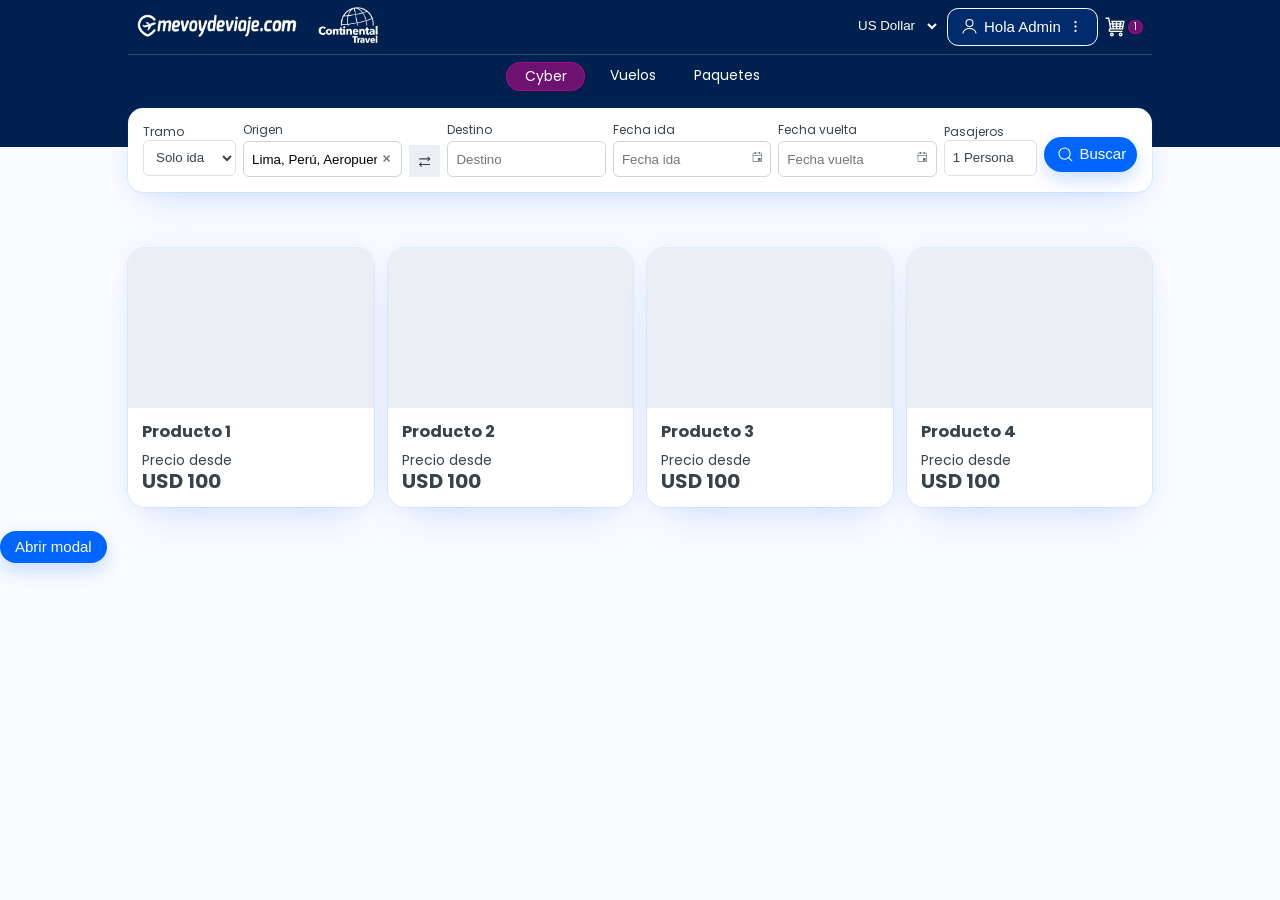
==== index.html @ 88bfd3ac "proyect basic" ====
<!DOCTYPE html>
<html lang="en">
<head>
    <meta charset="UTF-8">
    <meta name="viewport" content="width=device-width, initial-scale=1.0">
    <title>Mevoydeviaje.com</title>
    <link rel="stylesheet" href="css/styles.css">
</head>
<body class="page-index icons-svg text-3.5">
    <script src="pages/shared/IconSVG.js"></script>
    <script src="pages/shared/_header.js"></script>
    <main class="w-responsive py-7">
        <script src="pages/shared/_formSearch.js"></script>

        <section class="section-products">
            <div class="product-grid mt-40">
                <div class="item-grid grid cl-2 lg:cl-4 gap-4">
                    <div class="item-box w-full flex-c border-r-5 card-product">
                        <div class="bg-default w-full h-40 border-r-5-5-0-0"></div>
                        <div class="content-item bg-white p-4 flex-c gap-3 border-r-0-0-5-5">
                            <h3>Producto 1</h4>
                            <div class="flex-c">
                                <span>Precio desde</span>
                                <span class="price text-5 font-bold">USD 100</span>
                            </div>
                        </div>
                    </div>
                    <div class="item-box w-full flex-c border-r-5 card-product">
                        <div class="bg-default w-full h-40 border-r-5-5-0-0"></div>
                        <div class="content-item bg-white p-4 flex-c gap-3 border-r-0-0-5-5">
                            <h3>Producto 2</h3>
                            <div class="flex-c">
                                <span>Precio desde</span>
                                <span class="price text-5 font-bold">USD 100</span>
                            </div>
                        </div>
                    </div>
                    <div class="item-box w-full flex-c border-r-5 card-product">
                        <div class="bg-default w-full h-40 border-r-5-5-0-0"></div>
                        <div class="content-item bg-white p-4 flex-c gap-3 border-r-0-0-5-5">
                            <h3>Producto 3</h4>
                            <div class="flex-c">
                                <span>Precio desde</span>
                                <span class="price text-5 font-bold">USD 100</span>
                            </div>
                        </div>
                    </div>
                    <div class="item-box w-full flex-c border-r-5 card-product">
                        <div class="bg-default w-full h-40 border-r-5-5-0-0"></div>
                        <div class="content-item bg-white p-4 flex-c gap-3 border-r-0-0-5-5">
                            <h3>Producto 4</h4>
                            <div class="flex-c">
                                <span>Precio desde</span>
                                <span class="price text-5 font-bold">USD 100</span>
                            </div>
                        </div>
                    </div>
                </div>
            </div>
        </section>
    </main>
    <footer>

    </footer>

    <!-- Modal de ejemplo: copiar este bloque .modal y cambiar el id para reutilizarlo -->
    <button type="button" class="btn btn-primary" data-toggle="modal" data-target="#demoModal">Abrir modal</button>
    <div class="modal" id="demoModal">
        <div class="modal-dialog">
            <div class="modal-content">
                <div class="header-modal">
                    <h3>Titulo del modal</h3>
                    <button type="button" class="modal-close" data-dismiss="modal">
                        <svg class="bs-icon"><use xlink:href="#i-x"></use></svg>
                    </button>
                </div>
                <div class="body-modal">
                    <p>Contenido del modal.</p>
                </div>
                <div class="footer-modal">
                    <button type="button" class="btn btn-default-outline" data-dismiss="modal">Cancelar</button>
                    <button type="button" class="btn btn-primary" data-dismiss="modal">Aceptar</button>
                </div>
            </div>
        </div>
    </div>

    <script src="js/scriptCss.js"></script>
    <script src="js/destinations-data.js"></script>
    <script src="js/script.js"></script>
</body>
</html>
---- css/styles.css ----
/*********** CSS RESET **********/
:root {
  --bg-header: #f9fbfff5;
  --bg-body: #F9FBFF;
  --box-form: 0 25px 40px -18px #0066ff26, 0 0 0 1px #0066ff14, 0 -2px 20px 1px #0066ff10;
  --border-header: 1px solid #0066ff1f;
  --bg-default: #eceef5;
  --box-btn-primary: 0 8px 18px #0066ff33;
  --box-btn-primary-hover: 0 15px 25px #0066ff40;
  --primary: #0066ff;
  --primary-hover: #0052cc;
  --primary-hover-2: #00204f;
  --primary-hover-3: #00193f;
  --primary-hover-4: #00132f;

  --primary-50: #ebf7ff;
  --primary-100: #d1ebff;
  --primary-200: #aedeff;
  --primary-300: #76cbff;
  --primary-400: #35adff;
  --primary-500: #078aff;
  --primary-600: #0075ff;
  --primary-700: #0068ff;
  --primary-800: #0052d7;
  --primary-900: #003f9b;
  --primary-950: #062a65;

  --primary-50-trans: #003e9b15;
  --primary-100-trans: #003e9b2f;
  --primary-200-trans: #003e9b44;
  --primary-300-trans: #003e9b5f;
  --primary-400-trans: #003e9b7c;
  --primary-500-trans: #003e9b93;
  --primary-600-trans: #003e9baf;
  --primary-700-trans: #003e9bc8;
  --primary-800-trans: #003e9be1;

  --white-10\%: #ffffff15;
  --white-20\%: #ffffff2f;
  --white-30\%: #ffffff44;
  --white-40\%: #ffffff5f;
  --white-50\%: #ffffff7c;
  --white-60\%: #ffffff93;
  --white-70\%: #ffffffaf;
  --white-80\%: #ffffffc8;
  --white-90\%: #ffffffe1;

  --scale-50: #fafafa;
  --scale-100: #f3f4f6;
  --scale-200: #e2e5e9;
  --scale-300: #d1d5db;
  --scale-400: #9aa4b1;
  --scale-500: #6a7481;
  --scale-600: #4b5562;
  --scale-700: #3a424b;
  --scale-800: #25282c;
  --scale-900: #1a1e23;
  --scale-950: #070a0d;

  --scale-10\%: #070a0d1c;
  --scale-20\%: #070a0d2c;
  --scale-30\%: #070a0d49;
  --scale-40\%: #070a0d5f;
  --scale-50\%: #070a0d79;
  --scale-60\%: #070a0d8e;
  --scale-70\%: #070a0daa;
  --scale-80\%: #070a0dc3;
  --scale-90\%: #070a0ddc;

  --pink-50: #fff0f8;
  --pink-100: #ffe3f9;
  --pink-200: #ffc6f3;
  --pink-300: #ff98f8;
  --pink: #fd009e;
  --pink-hover: #97005b;
  --pink-50\%: #fd009e6e;
  --pink-60\%: #fd009c8a;
  --pink-80: #fd009ebd;

  --green-50: #ecfdf5;
  --green-100: #d1fae4;
  --green-200: #a8f2ce;
  --green-300: #6fe6b4;
  --green: #07a26e;

  --cyan-50: #f1f8fe;
  --cyan-100: #e1f0fd;
  --cyan-200: #bde1fa;
  --cyan-300: #82c9f7;
  --cyan-400: #4ab2f1;
  --cyan-500: #1794e0;
  --cyan: #1794e0;
  --cyan-hover: #0a75bf;

  --orange-50: #fef7ee;
	--orange-100: #fcedd8;
	--orange-200: #f9d7af;
	--orange-300: #f4ba7d;
	--orange: #ed8937;
	--orange-hover: #ea7625;

  --red-50: #fef2f2;
  --red-100: #fee2e2;
  --red-200: #ffc9c9;
  --red-300: #fda4a4;
  --red: #d92020;
  --red-hover: #9b1919;

  --violet-50: #f5f3ff;
  --violet-100: #ede9fe;
  --violet-200: #ddd6fe;
  --violet-300: #c4b5fd;
  --violet: #7c3aed;
  --violet-hover: #6d28d9;

  /* Texto */
  --c-text: #3a424b;

	--font-exo: "Exo 2", sans-serif;
  --font-poppins: 'Poppins', sans-serif;

}

@font-face {
  font-family: 'Poppins';
  src: url('../fonts/Poppins-Bold.ttf') format('truetype');
  font-weight: bold;
  font-display: swap;
}
@font-face {
  font-family: 'Poppins';
  src: url('../fonts/Poppins-Light.ttf') format('truetype');
  font-weight: 300;
  font-display: swap;
}
@font-face {
  font-family: 'Poppins';
  src: url('../fonts/Poppins-Regular.ttf') format('truetype');
  font-weight: normal;
  font-display: swap;
}
@font-face {
  font-family: 'Poppins';
  src: url('../fonts/Poppins-Medium.ttf') format('truetype');
  font-weight: 500;
  font-display: swap;
}
@font-face {
  font-family: 'Poppins';
  src: url('../fonts/Poppins-MediumItalic.ttf') format('truetype');
  font-weight: normal;
  font-style: italic;
  font-display: swap;
}
@font-face {
  font-family: 'Poppins';
  src: url('../fonts/Poppins-SemiBoldItalic.ttf') format('truetype');
  font-weight: 600;
  font-style: italic;
  font-display: swap;
}
@font-face {
  font-family: 'Poppins';
  src: url('../fonts/Poppins-BoldItalic.ttf') format('truetype');
  font-weight: bold;
  font-style: italic;
  font-display: swap;
}
* {
  margin: 0;
  padding: 0;
  text-decoration: none;
  line-height: 1.2;
}

*,
*:before,
*:after {
  -webkit-box-sizing: border-box;
  -moz-box-sizing: border-box;
  box-sizing: border-box;
}

html {
  scroll-behavior: smooth;
  margin: 0;
  -webkit-text-size-adjust: none;
}
body {
  font-family: var(--font-poppins);
  background: var(--bg-body);
  color: var(--c-text);
}
ul, li, a{
    text-decoration: none;
    list-style: none;
}

/* Utilidades base reforzadas en CSS estatico: scriptCss.js genera estas mismas
   clases en runtime (leyendo el DOM), pero al correr al final del <body> deja
   una fraccion de segundo sin layout (flex/grid) antes de inyectar su <style>,
   causando un parpadeo de contenido descuadrado. Repetir aqui el subset de
   clases "de valor fijo" (sin variantes numericas) elimina ese parpadeo en el
   primer pintado. Si cambias alguno de estos valores en scriptCss.js
   (CONFIG.valoresEspeciales), actualiza tambien aqui para que no diverjan. */
.flex { display: flex; }
.flex-r { display: flex; flex-direction: row; }
.flex-c { display: flex; flex-direction: column; }
.flex-r-revert { display: flex; flex-direction: row-reverse; }
.flex-c-revert { display: flex; flex-direction: column-reverse; }
.grid { display: grid; }
.block { display: block; }
.inline { display: inline; }
.inline-block { display: inline-block; }
.hidden, .hide { display: none; }

.wrap { flex-wrap: wrap; }
.nowrap { flex-wrap: nowrap; }
.wrap-revert { flex-wrap: wrap-reverse; }

.jc-c { justify-content: center; }
.jc-b { justify-content: space-between; }
.jc-a { justify-content: space-around; }
.jc-e { justify-content: space-evenly; }
.jc-l { justify-content: flex-start; }
.jc-r { justify-content: flex-end; }

.ai-c { align-items: center; }
.ai-l { align-items: flex-start; }
.ai-r { align-items: flex-end; }
.ai-s { align-items: stretch; }

.as-c { align-self: center; }
.as-l { align-self: flex-start; }
.as-r { align-self: flex-end; }
.as-s { align-self: stretch; }

.relative { position: relative; }
.absolute { position: absolute; }
.fixed { position: fixed; }
.static { position: static; }
.sticky { position: sticky; }

.w-full { width: 100%; }
.w-auto { width: auto; }
.w-screen { width: 100vw; }
.w-min { width: min-content; }
.w-max { width: max-content; }
.w-fit { width: fit-content; }

.h-full { height: 100%; }
.h-auto { height: auto; }
.h-screen { height: 100vh; }
.h-min { height: min-content; }
.h-max { height: max-content; }
.h-fit { height: fit-content; }

/* icons SVG */
.icons-svg {
  /*font-size: 1.5em;*/
  stroke-width: 7%;
  /*max-width: 47rem;*/
}
.bs-icon {
  display: inline-block;
  fill: none;
  margin: 0.2em;
  font-size: 1em;
  width: 1em;
  height: 1em;
  stroke: currentColor;
  stroke-width: inherit;
  stroke-linecap: inherit;
  stroke-linejoin: inherit;
  overflow: visible;
  box-sizing: initial;
}

.bs-logos {
  display: inline-block;
  font-size: 1em;
  width: 1em;
  height: 1em;
  stroke: currentColor;
  stroke-width: inherit;
  stroke-linecap: inherit;
  stroke-linejoin: inherit;
  overflow: visible;
}

/* Botones */
.btn, .btn-i {
    border: 0;
    padding: 7px 15px;
    font-size: 15px;
    border-radius: 30px;
    transition: all .3s ease;
    text-decoration: none;
    cursor: pointer;
}
.btn-default {
    background-color: var(--bg-default);
    color: var(--c-text);
    transition: all .3s ease;
    &:hover {
        background-color: var(--scale-200);
    }
}
.btn-default-outline, .btn-default-outline-2{
    color: var(--scale-500);
    border: var(--border-header);
    background: var(--scale-100);
    &:hover {
        background-color: var(--scale-200);
    }
}
.btn-primary, .btn-blue {
    background-color: var(--primary);
    color: #fff;
    box-shadow: var(--box-btn-primary);
    transform: translateY(0);
    transition: all .3s ease;
    &:hover {
        background: var(--primary-hover);
        transform: translateY(-2px);
        box-shadow: var(--box-btn-primary-hover);
        transition: all .3s ease;
    }
}
.btn-outline{
    border: 1px solid var(--scale-300);
    color: var(--c-text);
    background: transparent;
    font-size: 14px;
}
.outline-cyber{
    border-color: var(--red);
    background: var(--red-50);
    color: var(--red);
}

.badge{
    display: inline-block;
    padding: 0.25em 0.5em;
    font-size: 12px;
    border-radius: 6px;
}
.badge-pink {
    background: var(--pink-100);
    color: var(--pink);
}
.badge-blue {
    background: var(--primary-100);
    color: var(--primary);
}

.c-white{color: #fff;}
.c-default{color: var(--c-text);}
.c-scale-300{color: var(--scale-300);}
.c-scale-400{color: var(--scale-400);}
.c-scale-500{color: var(--scale-500);}
.c-primary, .c-blue{color: var(--primary);}
.a-cyber {
    border-radius: 20px;
    background: var(--pink-50\%) !important;
    border: 1px solid var(--pink-50\%) !important;
}

.bg-default{background: var(--bg-default);}
.bg-white{background: #fff;}

.line-horizontal{
    width: 100%;
    height: 1px;
    background: var(--scale-200);
}
.line-horizontal-header{
    width: 100%;
    height: 1px;
    background: var(--white-20\%);
}
.line-vertical{}

input[type="text"], input[type="email"], input[type="tel"], input[type="password"], input[type="date"], textarea, select {
    height: 36px;
    padding: 8px;
    vertical-align: middle;
    direction: ltr;
    border: 1px solid var(--scale-300);
}
.input-date, .input-text {
    width: 100%;
    height: 36px;
    padding: 8px;
    box-sizing: border-box;
    background: #fff;
    color: var(--c-text);
    border: 1px solid #e0e0e0;
    border-radius: 6px;
    text-align: left;
}
.input-date {
    position: relative;
    border: 0;
    padding: 0;
    height: auto;
    background: transparent;
}

.flight-input-wrapper {
    position: relative;
    display: flex;
    flex-direction: column;
    gap: 4px;
    flex: 1;
    min-width: 0;
}

/* Buscador de Origen/Destino */
.airport-dropdown {
    display: none;
    position: absolute;
    top: calc(100% + 0.5rem);
    left: 0;
    right: 0;
    background: #fff;
    border-radius: 12px;
    box-shadow: var(--box-form);
    z-index: 25;
    max-height: 320px;
    overflow-y: auto;
    padding: 0.5rem 0;
}
.airport-dropdown.active {
    display: block;
}
.airport-group-header {
    padding: 8px 14px 4px;
    font-size: 12px;
    color: var(--scale-500);
    font-weight: 600;
}
.airport-item {
    display: flex;
    align-items: center;
    gap: 8px;
    padding: 8px 14px;
    cursor: pointer;
    font-size: 14px;
}
.airport-item:hover {
    background: var(--primary-50);
}
.airport-item .bs-icon {
    color: var(--scale-400);
    flex-shrink: 0;
}
.airport-item-name {
    flex: 1;
    min-width: 0;
}
.airport-item-code {
    color: var(--scale-400);
    font-size: 12px;
}
.airport-dropdown mark {
    background: none;
    color: var(--pink);
    font-weight: 600;
}
.page-index .content-nav{
    padding-bottom: 3.5rem;
}
.flight-search-container {
    background: #fff;
    border-radius: 15px;
    padding: 15px;
    box-shadow: var(--box-form);
}
@media (min-width: 1024px) {
    .flight-search-container {
        position: absolute;
    }
}
.page-air-search .flight-search-container{position: relative;}
.page-air-search .btn-search{
    filter: opacity(0.5);
    &:hover{
        filter: opacity(1);
    }
}

.menu__link.active, .user-account-link {
    background: var(--primary-300-trans);
    color: white;
    border-color: white;
}
.k-input {
    position: relative;
    display: flex;
    align-items: center;
    gap: 4px;
    width: 100%;
    height: 36px;
    padding: 0 8px;
    background: #fff;
    border: 1px solid var(--scale-300);
    border-radius: 6px;
}
.k-input .k-input-inner {
    flex: 1;
    min-width: 0;
    height: 100%;
    border: 0;
    padding: 0;
    background: transparent;
    outline: none;
}
.k-clear-value,
.k-input-button {
    display: flex;
    align-items: center;
    justify-content: center;
    flex-shrink: 0;
    border: 0;
    background: none;
    padding: 0;
    cursor: pointer;
    color: var(--scale-500);
}
.k-hidden {
    display: none !important;
}
.k-svg-icon .bs-icon {
    fill: currentColor;
    stroke: none;
    margin: 0;
    width: 0.8em;
    height: 0.8em;
}


/* FLOATS (dropdowns tipo modal, ej. selector de pasajeros) */
.btn-float {
    cursor: pointer;
    text-align: left;
}
.content-float {
    position: absolute;
    top: calc(100% + 0.5rem);
    left: 0;
    background: #fff;
    border-radius: 12px;
    box-shadow: var(--box-form);
    padding: 1rem;
    z-index: 20;
    opacity: 0;
    visibility: hidden;
    transform: translateY(-8px);
    transition: opacity .15s ease, transform .15s ease, visibility .15s;
}
.content-float.active {
    opacity: 1;
    visibility: visible;
    transform: translateY(0);
}

/* Calendario (solo visual, sin logica de fechas real) */
.calendar-float {
    min-width: 280px;
}
.calendar-header {
    margin-bottom: 0.75rem;
}
.calendar-nav {
    display: flex;
    align-items: center;
    justify-content: center;
    border: 0;
    background: none;
    padding: 4px;
    color: var(--scale-500);
    cursor: pointer;
}
.calendar-title {
    font-weight: 600;
    text-transform: capitalize;
}
.calendar-weekdays,
.calendar-days {
    display: grid;
    grid-template-columns: repeat(7, 1fr);
}
.calendar-weekdays span {
    text-align: center;
    font-size: 12px;
    color: var(--scale-400);
    padding-bottom: 8px;
}
.calendar-day {
    display: flex;
    flex-direction: column;
    align-items: center;
    justify-content: center;
    aspect-ratio: 1;
    border-radius: 5px;
    font-size: 14px;
    color: var(--c-text);
    line-height: 1;
}
.calendar-day:not(.is-empty) {
    cursor: pointer;
}
.calendar-day:not(.is-empty):not(.is-selected):hover {
    background: var(--primary-50);
}
.calendar-day.is-today {
    font-weight: 700;
}
.calendar-day.is-outside {
    color: var(--scale-300);
}
.calendar-day.is-selected {
    background: var(--primary);
    color: #fff;
}
.calendar-day.is-selected small,
.calendar-day.is-reference small {
    font-size: 10px;
    font-weight: 500;
}
.calendar-day.is-reference {
    background: var(--primary-50);
    color: var(--primary);
}
.calendar-day.is-in-range {
    background: var(--scale-100);
    border-radius: 0;
}
.calendar-footer {
    margin-top: 0.75rem;
    padding-top: 0.75rem;
    border-top: 1px solid var(--scale-100);
    text-align: center;
    font-size: 13px;
    color: var(--orange);
}

/* HEADER */
.bg-header {
    background: var(--primary-hover-2);
}
.btn-moneda{
    background: transparent;
    color: white;
    border: none;
    option{
        color: var(--c-text);
    }
}

.page-index .form-search{
    margin-top: -4rem;
}
.page-air-search .content-form{
    display: flex !important;
    flex-direction: column !important;
    .flight-inputs-container{
        width: 100% !important;
        display: flex !important;
        flex-direction: column !important;
    }
}
.page-air-search .btn-return{display: none;}

/* Resultados de vuelos + preloader tipo skeleton (casillas grises con shimmer) */
.results-list {
    display: flex;
    flex-direction: column;
    gap: 0.75rem;
}
.flight-result-card {
    background: #fff;
    border-radius: 12px;
    box-shadow: var(--box-form);
    padding: 1rem;
}
.airline-logo {
    width: 35px;
    height: 35px;
    border-radius: 50%;
    padding: 4px;
    background: var(--scale-100);
    color: var(--scale-500);
    flex-shrink: 0;
}
.skeleton {
    background: linear-gradient(90deg, var(--scale-100) 25%, var(--scale-200) 37%, var(--scale-100) 63%);
    background-size: 400% 100%;
    animation: skeleton-loading 1.4s ease infinite;
    border-radius: 6px;
}
/* Utilidad para el patron "skeleton -> contenido real": oculta el contenedor sin
   importar que otras clases de layout tenga (flex-c, lg:grid, etc.), ya que esas
   utilidades se auto-generan sin !important y a veces le ganan a .hidden por orden
   de aparicion en la hoja de estilos. Aplicala a CUALQUIER contenedor que quieras
   mostrar/ocultar como parte de una carga; quitarla por JS revela su display normal. */
.skeleton-hidden {
    display: none !important;
}
@keyframes skeleton-loading {
    0% { background-position: 100% 50%; }
    100% { background-position: 0 50%; }
}
.skeleton-circle {
    width: 48px;
    height: 48px;
    border-radius: 50%;
    flex-shrink: 0;
}
.skeleton-line {
    height: 12px;
}
.skeleton-line-lg {
    width: 60%;
}
.skeleton-line-sm {
    width: 35%;
}
.skeleton-line-price {
    width: 60px;
    height: 20px;
    flex-shrink: 0;
}
.skeleton-title {
    width: 220px;
    height: 24px;
}
.skeleton-block {
    width: 100%;
    height: 130px;
}

/* Filtros tipo acordeon (Escalas, Equipaje, Precio, Aerolineas, Horario) */
.section-header {
    cursor: pointer;
}
.section-header .toggle-icon {
    transition: transform 0.25s ease;
}
.section-header.is-collapsed .toggle-icon {
    transform: rotate(-90deg);
}
[id$="-collapse"] {
    overflow: hidden;
    max-height: 600px;
    transition: opacity 0.2s ease;
}
[id$="-collapse"].is-collapsed {
    max-height: 0;
    opacity: 0;
}

/* Listas tipo horarios (ej. .list-itinerario): muestra solo los primeros 2 items,
   el boton .btn-toggle-more agrega .is-expanded al contenedor para revelar el resto */
.list-toggle-2 > *:nth-child(n + 3) {
    display: none;
}
.list-toggle-2.is-expanded > *:nth-child(n + 3) {
    display: flex;
}
.btn-toggle-more .toggle-icon {
    transition: transform 0.25s ease;
}
.btn-toggle-more.is-expanded .toggle-icon {
    transform: rotate(45deg);
}

/* Revelado incremental de resultados (#results-content, ver script.js): las tarjetas
   mas alla del primer lote quedan ocultas hasta que el scroll llega al sentinel.
   !important por la misma razon que .skeleton-hidden: las tarjetas tienen clases de
   layout (flex-c, flex-r) que scriptCss.js inyecta despues y ganarian el empate de
   especificidad por orden de aparicion */
.is-hidden-batch {
    display: none !important;
}
.results-sentinel {
    height: 1px;
}
.i-logos{
    width: 30px;
}
/* Timeline de itinerario (detalle de vuelo con escalas, ver modales de Itinerario Ida/Vuelta):
   .itinerary-stop = punto (salida/llegada), .itinerary-connector = tramo entre puntos
   (vuelo o escala), cada uno con su columna .itinerary-marker con el punto/linea vertical */
.itinerary-stop {
    display: flex;
    gap: 0.75rem;
}
.itinerary-marker {
    width: 10px;
    flex-shrink: 0;
    display: flex;
    flex-direction: column;
    align-items: center;
    justify-content: center;
    padding-top: 6px;
}
.itinerary-dot {
    width: 10px;
    height: 10px;
    border-radius: 50%;
    background: var(--primary);
    flex-shrink: 0;
}
.itinerary-connector {
    display: flex;
    gap: 0.75rem;
}
.itinerary-connector .itinerary-marker {
    padding-top: 0;
}
.line-vertical-itinerary {
    width: 2px;
    min-height: 40px;
    background: var(--scale-200);
}
.itinerary-connector-body {
    flex: 1;
    padding: 0.5rem 0;
}

.card-product {
    height: 100%;
    background: #fff;
    border-radius: 15px;
    box-shadow: var(--box-form);
    transform: translateY(0);
    transition: all .3s ease;
    position: relative;
}

.content-actions{
    a{
        filter: opacity(0.7);
        &:hover{
            filter: opacity(1);
            cursor: pointer;
        }
    }
    a.active{
        filter: opacity(1);
        background: var(--primary-50);
        color: var(--primary);
        border: 1px solid var(--primary);
    }
}

/* Tabs simples (ej. "Añadir maletas" separado por tramo Ida/Vuelta, ver [data-tab-target]
   en script.js): resalta el boton .btn-outline del tramo activo */
.tabs-luggage a.active {
    background: var(--primary-50);
    color: var(--primary);
    border: 1px solid var(--primary);
}

/* MODAL (tipo Bootstrap: overlay + dialog centrado, con header-modal/body-modal/footer-modal).
   Se abre con data-toggle="modal" data-target="#id" y se cierra con data-dismiss="modal",
   click en el backdrop o tecla Escape. Ver window.openModal/closeModal en script.js */
body.modal-open {
    overflow: hidden;
}
.modal-backdrop {
    position: fixed;
    inset: 0;
    background: var(--scale-90\%);
    z-index: 1040;
    opacity: 0;
    visibility: hidden;
    transition: opacity .15s ease, visibility .15s;
}
.modal-backdrop.show {
    opacity: 1;
    visibility: visible;
}
.modal {
    position: fixed;
    inset: 0;
    z-index: 1050;
    display: flex;
    align-items: center;
    justify-content: center;
    padding: 1rem;
    overflow-y: auto;
    opacity: 0;
    visibility: hidden;
    transition: opacity .15s ease, visibility .15s;
}
.modal.show {
    opacity: 1;
    visibility: visible;
}
.modal-dialog {
    width: 100%;
    max-width: 500px;
    margin: auto;
    transform: translateY(-30px);
    transition: transform .2s ease;
}
.modal.show .modal-dialog {
    transform: translateY(0);
}
.modal-dialog.modal-sm {
    max-width: 320px;
}
.modal-dialog.modal-lg {
    max-width: 700px;
}
.modal-dialog.modal-xl {
    max-width: 1000px;
}
.modal-content {
    background: #fff;
    border-radius: 15px;
    box-shadow: var(--box-form);
    overflow: hidden;
}
.header-modal {
    display: flex;
    align-items: center;
    justify-content: space-between;
    gap: 1rem;
    padding: 1.25rem 1.5rem;
    border-bottom: var(--border-header);
}
.header-modal h1,
.header-modal h2,
.header-modal h3,
.header-modal h4 {
    margin: 0;
}
.body-modal {
    padding: 1.5rem;
    max-height: 65vh;
    overflow-y: auto;
}
.footer-modal {
    display: flex;
    align-items: center;
    justify-content: flex-end;
    gap: 0.75rem;
    padding: 1.25rem 1.5rem;
    border-top: var(--border-header);
}
.modal-close {
    display: inline-flex;
    align-items: center;
    justify-content: center;
    border: 0;
    background: none;
    padding: 4px;
    color: var(--scale-500);
    cursor: pointer;
    line-height: 0;
}
.modal-close:hover {
    color: var(--scale-800);
}
.modal-close .bs-icon {
    width: 1.2em;
    height: 1.2em;
}

/* Modales tipo sidebar (.modal-sidebar, ej. #modalFiltros y #modalBusqueda):
   en escritorio (>=1024px) son la misma sidebar de siempre (sin comportamiento
   de modal), en movil (<=1023px) se vuelven un bottom sheet que se activa
   desde los botones de .content-actions-mobile */
.modal-drag-handle {
    display: none;
}
@media (min-width: 1024px) {
    .modal-sidebar {
        position: static;
        opacity: 1;
        visibility: visible;
        display: block;
        padding: 0;
        z-index: auto;
        overflow: visible;
    }
    .modal-sidebar .modal-dialog {
        max-width: none;
        margin: 0;
        transform: none;
        transition: none;
    }
    .modal-sidebar .modal-content {
        background: none;
        border-radius: 0;
        box-shadow: none;
        overflow: visible;
    }
    .modal-sidebar .header-modal,
    .modal-sidebar .footer-modal {
        display: none;
    }
    .modal-sidebar .body-modal {
        padding: 0;
        max-height: none;
        overflow: visible;
    }
}
@media (max-width: 1023px) {
    .modal-sidebar {
        align-items: flex-end;
        padding: 0;
    }
    .modal-sidebar .modal-dialog {
        max-width: none;
        margin: 0;
        transform: translateY(100%);
    }
    /* Especificidad ID+2 clases: gana sobre la regla de arriba (ID+1 clase)
       para que el slide-up hacia translateY(0) si funcione al abrir */
    .modal-sidebar.show .modal-dialog {
        transform: translateY(0);
    }
    .modal-sidebar .modal-content {
        width: 100%;
        max-height: 85vh;
        border-radius: 20px 20px 0 0;
        display: flex;
        flex-direction: column;
    }
    .modal-sidebar .modal-drag-handle {
        display: block;
        width: 40px;
        height: 4px;
        flex-shrink: 0;
        margin: 10px auto 0;
        border-radius: 999px;
        background: var(--scale-300);
    }
    .modal-sidebar .body-modal {
        flex: 1;
        max-height: none;
    }
    .modal-sidebar .footer-modal {
        justify-content: stretch;
    }
}
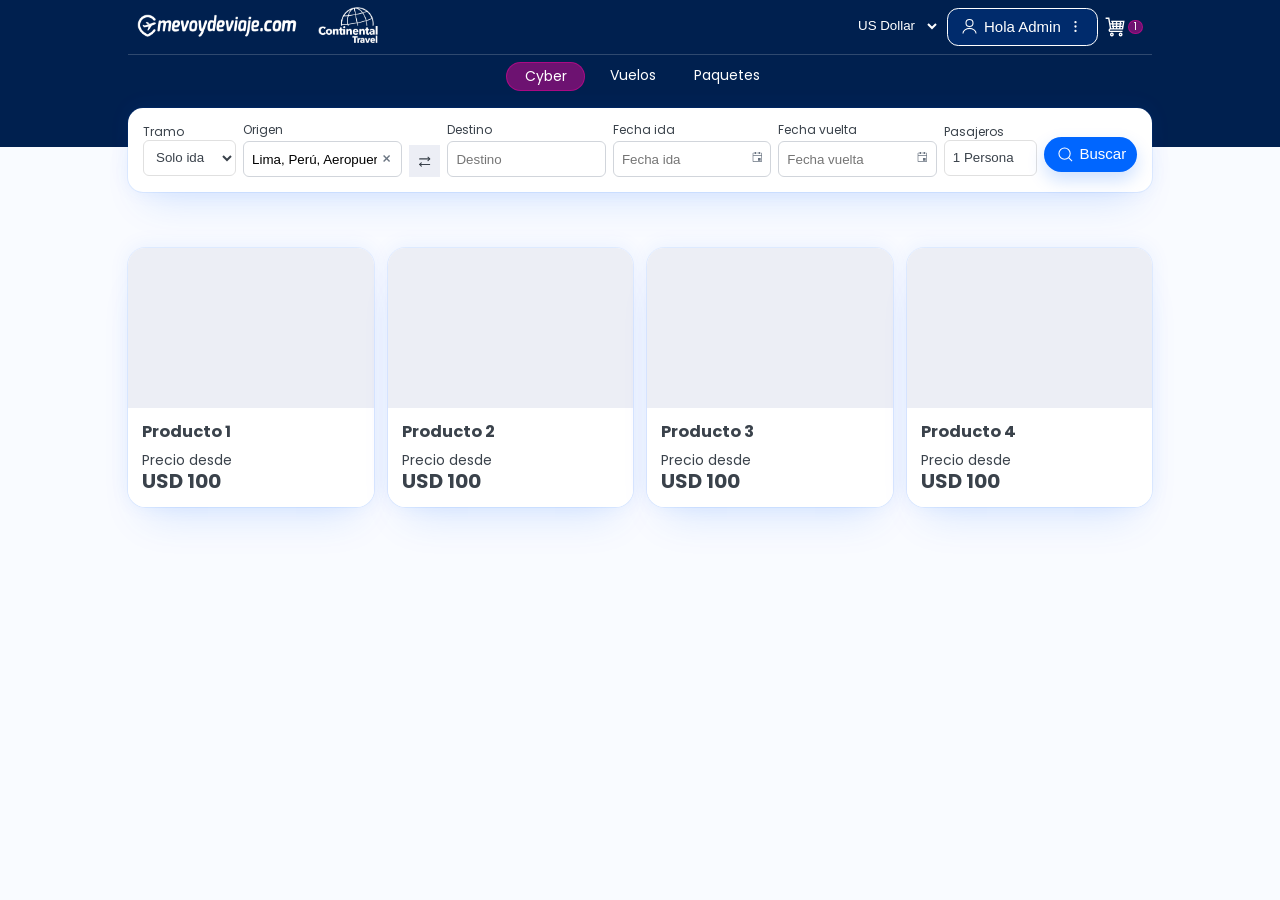
==== commit d42edbb2: "AD ajustes tarifas, ajustes general" ====
--- a/index.html
+++ b/index.html
@@ -63,28 +63,6 @@
 
     </footer>
 
-    <!-- Modal de ejemplo: copiar este bloque .modal y cambiar el id para reutilizarlo -->
-    <button type="button" class="btn btn-primary" data-toggle="modal" data-target="#demoModal">Abrir modal</button>
-    <div class="modal" id="demoModal">
-        <div class="modal-dialog">
-            <div class="modal-content">
-                <div class="header-modal">
-                    <h3>Titulo del modal</h3>
-                    <button type="button" class="modal-close" data-dismiss="modal">
-                        <svg class="bs-icon"><use xlink:href="#i-x"></use></svg>
-                    </button>
-                </div>
-                <div class="body-modal">
-                    <p>Contenido del modal.</p>
-                </div>
-                <div class="footer-modal">
-                    <button type="button" class="btn btn-default-outline" data-dismiss="modal">Cancelar</button>
-                    <button type="button" class="btn btn-primary" data-dismiss="modal">Aceptar</button>
-                </div>
-            </div>
-        </div>
-    </div>
-
     <script src="js/scriptCss.js"></script>
     <script src="js/destinations-data.js"></script>
     <script src="js/script.js"></script>
--- a/css/styles.css
+++ b/css/styles.css
@@ -196,13 +196,6 @@
     list-style: none;
 }
 
-/* Utilidades base reforzadas en CSS estatico: scriptCss.js genera estas mismas
-   clases en runtime (leyendo el DOM), pero al correr al final del <body> deja
-   una fraccion de segundo sin layout (flex/grid) antes de inyectar su <style>,
-   causando un parpadeo de contenido descuadrado. Repetir aqui el subset de
-   clases "de valor fijo" (sin variantes numericas) elimina ese parpadeo en el
-   primer pintado. Si cambias alguno de estos valores en scriptCss.js
-   (CONFIG.valoresEspeciales), actualiza tambien aqui para que no diverjan. */
 .flex { display: flex; }
 .flex-r { display: flex; flex-direction: row; }
 .flex-c { display: flex; flex-direction: column; }
@@ -247,6 +240,8 @@
 .w-min { width: min-content; }
 .w-max { width: max-content; }
 .w-fit { width: fit-content; }
+.max-w-15 {max-width: 3.75rem;}
+.max-w-40 {max-width: 10rem;}
 
 .h-full { height: 100%; }
 .h-auto { height: auto; }
@@ -430,6 +425,9 @@
     max-height: 320px;
     overflow-y: auto;
     padding: 0.5rem 0;
+    @media (min-width:1024px){
+        min-width: 300px;
+    }
 }
 .airport-dropdown.active {
     display: block;
@@ -700,6 +698,11 @@
     animation: skeleton-loading 1.4s ease infinite;
     border-radius: 6px;
 }
+.results-list .flight-result-card .badge-blue{display: none;}
+.results-list .flight-result-card:nth-of-type(1) {
+    border: 2px solid var(--primary);
+    .badge-blue{display: flex !important;}
+}
 /* Utilidad para el patron "skeleton -> contenido real": oculta el contenedor sin
    importar que otras clases de layout tenga (flex-c, lg:grid, etc.), ya que esas
    utilidades se auto-generan sin !important y a veces le ganan a .hidden por orden
@@ -854,6 +857,23 @@
         color: var(--primary);
         border: 1px solid var(--primary);
     }
+}
+
+/* Botones mobile (Filtros/Tabla precios/Curvas precios): si entre todos superan el
+   ancho de pantalla, se vuelven un carousel de scroll horizontal (touch) en vez de
+   partirse en varias lineas; overflow-x:auto no hace nada si ya entran en una linea */
+.content-actions-mobile {
+    overflow-x: auto;
+    scroll-snap-type: x proximity;
+    scrollbar-width: none;
+    -webkit-overflow-scrolling: touch;
+}
+.content-actions-mobile::-webkit-scrollbar {
+    display: none;
+}
+.content-actions-mobile > * {
+    flex-shrink: 0;
+    scroll-snap-align: start;
 }
 
 /* Tabs simples (ej. "Añadir maletas" separado por tramo Ida/Vuelta, ver [data-tab-target]
@@ -1048,4 +1068,172 @@
     .modal-sidebar .footer-modal {
         justify-content: stretch;
     }
+}
+
+/* Tarjetas de tarifa (#modalAddLuggage: Basic/Light/Standard). Una tarjeta por
+   nivel de tarifa, con su indicador de equipaje incluido (reutiliza el mismo
+   patron .c-blue / .c-scale-300 de los iconos de maleta en las tarjetas de
+   vuelo) y una lista de beneficios/penalidades */
+.fare-card {
+    border: 2px solid var(--scale-300);
+    border-radius: 12px;
+    overflow: hidden;
+    display: flex;
+    flex-direction: column;
+}
+.fare-card.is-selected {
+    border-color: var(--primary);
+}
+.fare-card-header {
+    background: var(--scale-100);
+    padding: 1rem;
+    text-align: center;
+    border-bottom: 1px solid var(--scale-200);
+}
+.fare-card-body {
+    padding: 1.25rem;
+    display: flex;
+    flex-direction: column;
+    gap: 1rem;
+    flex: 1;
+}
+.fare-select-btn {
+    display: block;
+    width: 100%;
+    border: 1px solid var(--primary);
+    color: var(--primary);
+    background: transparent;
+    border-radius: 999px;
+    padding: 0.6em 1em;
+    font-weight: 600;
+    cursor: pointer;
+    transition: background .2s ease;
+}
+.fare-select-btn:hover {
+    background: var(--primary-50);
+}
+.fare-selected-indicator {
+    display: none;
+    align-items: center;
+    justify-content: center;
+    gap: 0.5rem;
+    color: var(--primary);
+    font-weight: 600;
+}
+.fare-card.is-selected .fare-select-btn {
+    display: none;
+}
+.fare-card.is-selected .fare-selected-indicator {
+    display: flex;
+}
+.fare-check-circle {
+    display: flex;
+    align-items: center;
+    justify-content: center;
+    width: 22px;
+    height: 22px;
+    border-radius: 50%;
+    background: var(--primary);
+    color: #fff;
+    flex-shrink: 0;
+}
+.fare-check-circle .bs-icon {
+    width: 13px;
+    height: 13px;
+    margin: 0;
+}
+.fare-more-link {
+    color: var(--primary);
+    font-weight: 600;
+    cursor: pointer;
+}
+.fare-more-link:hover {
+    text-decoration: underline;
+}
+.fare-feature .bs-icon {
+    width: 1em;
+    height: 1em;
+    flex-shrink: 0;
+}
+/* Footer del modal de tarifas: precio + boton "Continuar" pegados a la izquierda
+   (el resto de footer-modal en el sitio los alinea a la derecha por defecto) */
+#modalAddLuggage .footer-modal {
+    justify-content: flex-start;
+}
+
+/* Carrusel de tarifas (5 tarjetas: Basic/Light/Standard/Plus/Flex). En mobile
+   (<1024px) se apilan en columna y hacen scroll normal dentro del modal (sin
+   flechas). En desktop (>=1024px) se ven 3 a la vez, con .fare-cards scrolleando
+   por scroll-snap y las flechas .fare-carousel-prev/next (ver script.js) */
+.fare-carousel {
+    position: relative;
+}
+.fare-cards {
+    display: flex;
+    flex-direction: column;
+    gap: 1rem;
+}
+.fare-carousel-btn {
+    display: none;
+}
+@media (min-width: 1024px) {
+    .fare-carousel {
+        display: flex;
+        align-items: center;
+        gap: 0.5rem;
+    }
+    .fare-cards {
+        flex: 1;
+        flex-direction: row;
+        min-width: 0;
+        overflow-x: auto;
+        scroll-snap-type: x mandatory;
+        scroll-behavior: smooth;
+        scrollbar-width: none;
+    }
+    .fare-cards::-webkit-scrollbar {
+        display: none;
+    }
+    .fare-cards .fare-card {
+        flex: 0 0 calc((100% - 2rem) / 3);
+        min-width: 0;
+        scroll-snap-align: start;
+    }
+    .fare-carousel-btn {
+        display: flex;
+        align-items: center;
+        justify-content: center;
+        flex-shrink: 0;
+        width: 36px;
+        height: 36px;
+        border-radius: 50%;
+        border: 1px solid var(--scale-300);
+        background: #fff;
+        color: var(--c-text);
+        cursor: pointer;
+    }
+    .fare-carousel-btn:hover {
+        background: var(--scale-100);
+    }
+}
+
+.section-products{
+    .header-section{
+        position: sticky;
+        top: 0;
+        z-index: 5;
+        transition: background-color .2s ease, padding .2s ease, border-color .2s ease;
+    }
+    .header-section.is-stuck{
+        background: var(--bg-body);
+        padding: 0.7rem 1rem;
+        border-bottom: 1px solid var(--scale-200);
+        border-radius: 0 0 20px 20px;
+    }
+}
+/* Marcador de 1px justo antes de .header-section: cuando sale del viewport (scroll
+   hacia abajo) significa que el sticky ya esta "pegado" arriba, y ahi recien se le
+   agrega fondo/padding a .header-section (ver IntersectionObserver en script.js) */
+.header-section-sentinel {
+    height: 1px;
 }
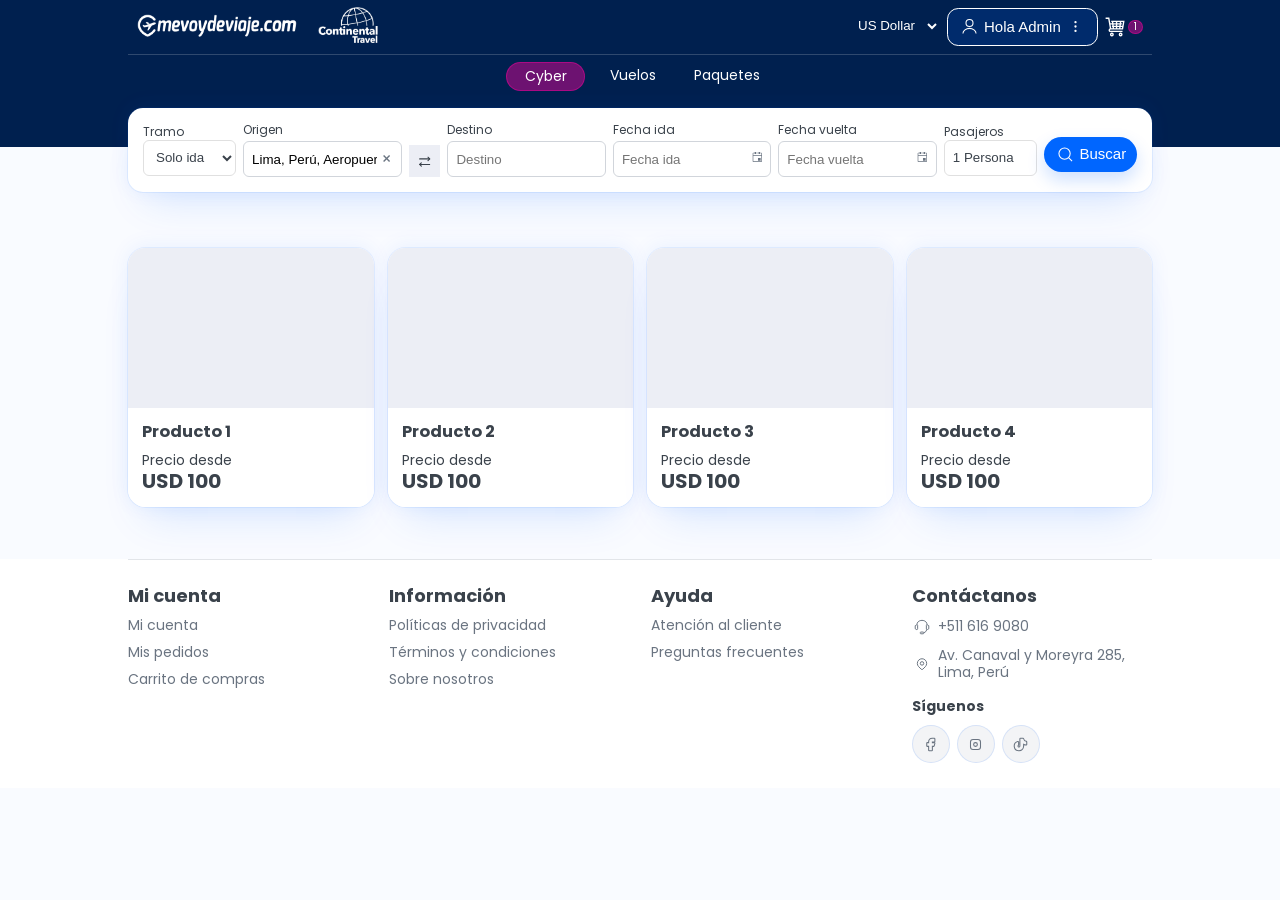
==== commit b91fea89: "AD footer" ====
--- a/index.html
+++ b/index.html
@@ -9,7 +9,7 @@
 <body class="page-index icons-svg text-3.5">
     <script src="pages/shared/IconSVG.js"></script>
     <script src="pages/shared/_header.js"></script>
-    <main class="w-responsive py-7">
+    <main class="w-responsive py-7 pb-15">
         <script src="pages/shared/_formSearch.js"></script>
 
         <section class="section-products">
@@ -59,9 +59,7 @@
             </div>
         </section>
     </main>
-    <footer>
-
-    </footer>
+    <script src="pages/shared/_footer.js"></script>
 
     <script src="js/scriptCss.js"></script>
     <script src="js/destinations-data.js"></script>
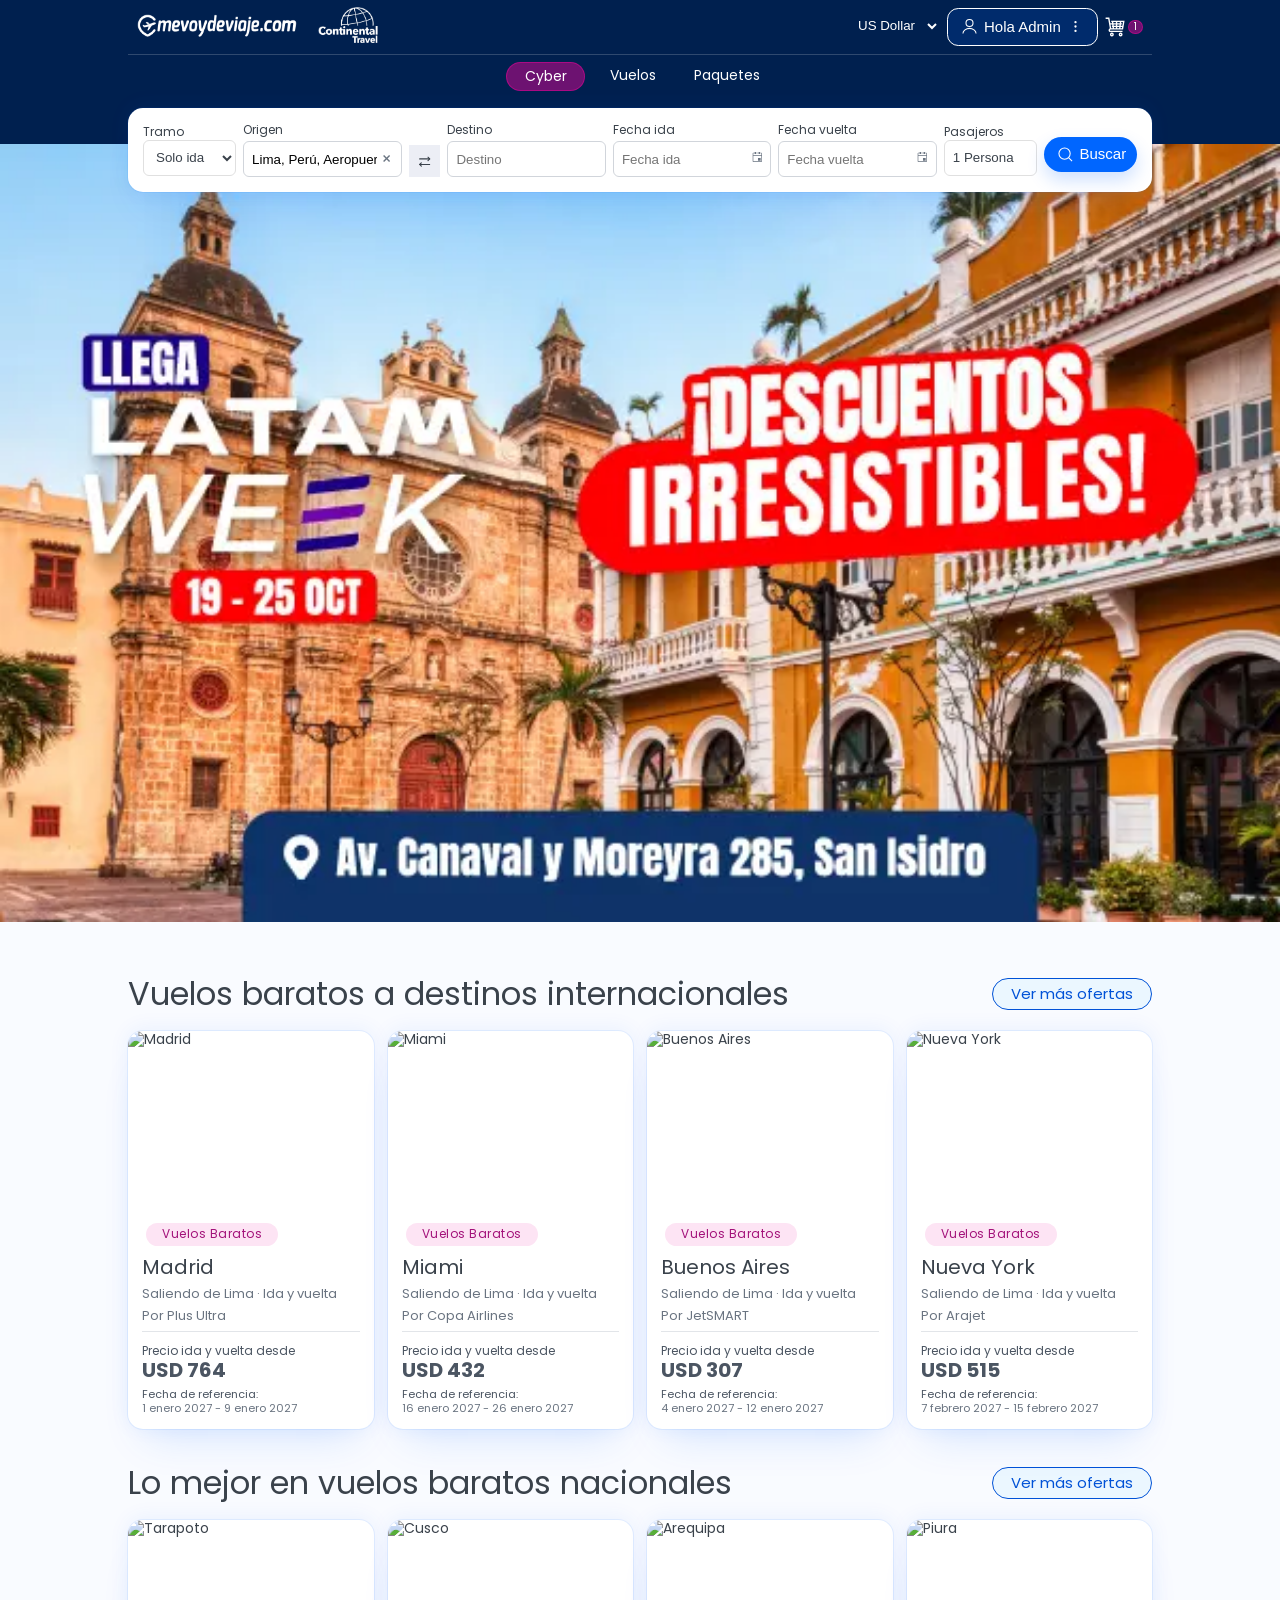
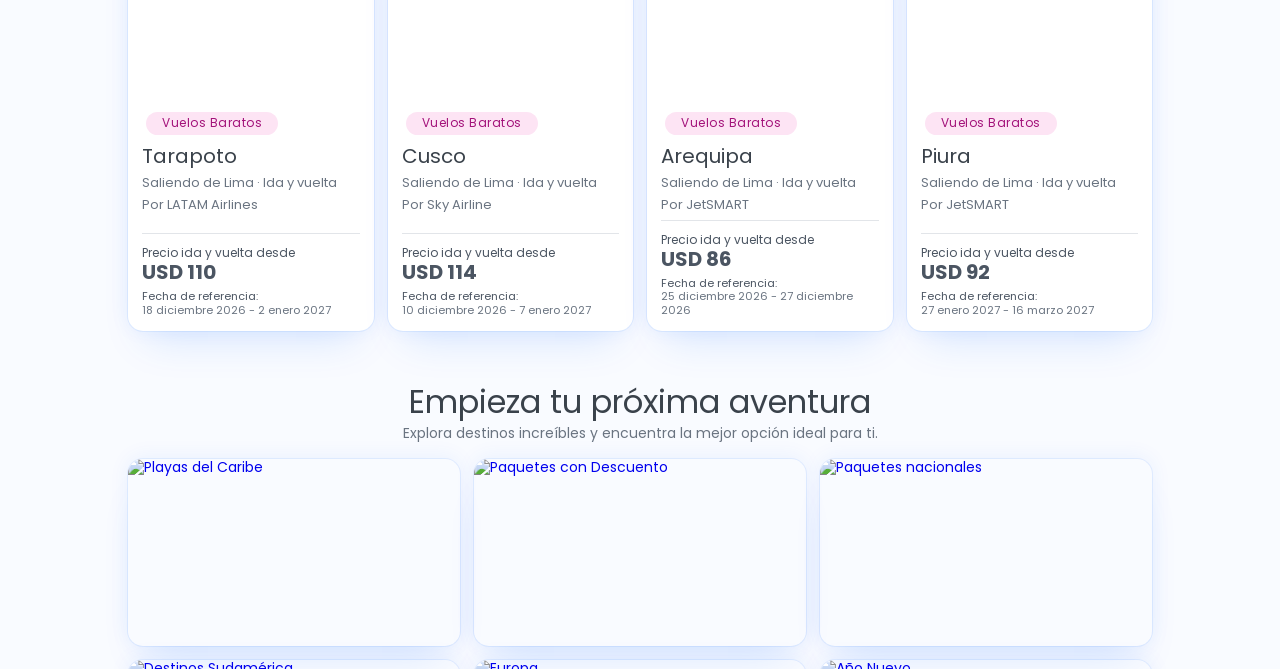
==== commit 4bdf3217: "AD implementacion Vuelos Baratos" ====
--- a/index.html
+++ b/index.html
@@ -7,62 +7,70 @@
     <link rel="stylesheet" href="css/styles.css">
 </head>
 <body class="page-index icons-svg text-3.5">
-    <script src="pages/shared/IconSVG.js"></script>
-    <script src="pages/shared/_header.js"></script>
+    <script src="pages/shared/icons/IconSVG.js"></script>
+    <script src="pages/shared/header/_header.js"></script>
     <main class="w-responsive py-7 pb-15">
-        <script src="pages/shared/_formSearch.js"></script>
+        <script src="pages/shared/formSearch/_formSearch.js"></script>
+
+        <!-- Banner principal (igual que mevoydeviaje.com): debajo del buscador; en desktop
+             ocupa todo el ancho y el buscador flota sobre su borde superior; version mobile hasta 768px -->
+        <a href="https://www.mevoydeviaje.com/descuentos" class="hero-banner">
+            <picture>
+                <source media="(max-width: 768px)" srcset="img/banner/banner-mobile.webp">
+                <img src="img/banner/banner-pc.webp" alt="Descuentos" fetchpriority="high" width="1600" height="400">
+            </picture>
+        </a>
 
         <section class="section-products">
-            <div class="product-grid mt-40">
-                <div class="item-grid grid cl-2 lg:cl-4 gap-4">
-                    <div class="item-box w-full flex-c border-r-5 card-product">
-                        <div class="bg-default w-full h-40 border-r-5-5-0-0"></div>
-                        <div class="content-item bg-white p-4 flex-c gap-3 border-r-0-0-5-5">
-                            <h3>Producto 1</h4>
-                            <div class="flex-c">
-                                <span>Precio desde</span>
-                                <span class="price text-5 font-bold">USD 100</span>
-                            </div>
-                        </div>
-                    </div>
-                    <div class="item-box w-full flex-c border-r-5 card-product">
-                        <div class="bg-default w-full h-40 border-r-5-5-0-0"></div>
-                        <div class="content-item bg-white p-4 flex-c gap-3 border-r-0-0-5-5">
-                            <h3>Producto 2</h3>
-                            <div class="flex-c">
-                                <span>Precio desde</span>
-                                <span class="price text-5 font-bold">USD 100</span>
-                            </div>
-                        </div>
-                    </div>
-                    <div class="item-box w-full flex-c border-r-5 card-product">
-                        <div class="bg-default w-full h-40 border-r-5-5-0-0"></div>
-                        <div class="content-item bg-white p-4 flex-c gap-3 border-r-0-0-5-5">
-                            <h3>Producto 3</h4>
-                            <div class="flex-c">
-                                <span>Precio desde</span>
-                                <span class="price text-5 font-bold">USD 100</span>
-                            </div>
-                        </div>
-                    </div>
-                    <div class="item-box w-full flex-c border-r-5 card-product">
-                        <div class="bg-default w-full h-40 border-r-5-5-0-0"></div>
-                        <div class="content-item bg-white p-4 flex-c gap-3 border-r-0-0-5-5">
-                            <h3>Producto 4</h4>
-                            <div class="flex-c">
-                                <span>Precio desde</span>
-                                <span class="price text-5 font-bold">USD 100</span>
-                            </div>
-                        </div>
-                    </div>
+            <div class="product-grid mt-15 flex-c gap-5">
+                <h2 class="section-title text-c hidden">Vuelos baratos irrepetibles</h2>
+                <!-- Tarjetas generadas por js/offers.js (precio, aerolinea y fechas "dinamicos") -->
+                <div class="offers-header flex-r jc-b ai-c gap-3">
+                    <h2 class="section-title">Vuelos baratos a destinos internacionales</h2>
+                    <a href="https://www.mevoydeviaje.com.pe/vuelos-internacionales" class="offers-more btn btn-blue-outline">Ver más ofertas</a>
                 </div>
+                <div class="item-grid grid cl-2 lg:cl-4 gap-4" data-offers="internacional"></div>
+                <div class="offers-header flex-r jc-b ai-c gap-3 mt-5">
+                    <h2 class="section-title">Lo mejor en vuelos baratos nacionales</h2>
+                    <a href="https://www.mevoydeviaje.com.pe/vuelos-nacionales" class="offers-more btn btn-blue-outline">Ver más ofertas</a>
+                </div>
+                <div class="item-grid grid cl-2 lg:cl-4 gap-4" data-offers="nacional"></div>
+            </div>
+        </section>
+
+        <!-- Categorias de paquetes (igual que mevoydeviaje.com): el texto va dentro de la imagen -->
+        <section class="section-categories mt-15 flex-c gap-5">
+            <div class="flex-c ai-c text-c gap-1">
+                <h2 class="section-title">Empieza tu próxima aventura</h2>
+                <p class="c-scale-500">Explora destinos increíbles y encuentra la mejor opción ideal para ti.</p>
+            </div>
+            <div class="item-grid flex-c min-md:grid min-md:cl-3 gap-4">
+                <a href="https://www.mevoydeviaje.com/paquete-playa-caribe" class="category-card" title="Playas del Caribe">
+                    <img src="https://www.mevoydeviaje.com/images/thumbs/0000868_playas-del-caribe_350.webp" alt="Playas del Caribe" loading="lazy">
+                </a>
+                <a href="https://www.mevoydeviaje.com/descuentos" class="category-card" title="Paquetes con Descuento">
+                    <img src="https://www.mevoydeviaje.com/images/thumbs/0000869_paquetes-con-descuento_350.webp" alt="Paquetes con Descuento" loading="lazy">
+                </a>
+                <a href="https://www.mevoydeviaje.com/paquetes-nacionales" class="category-card" title="Paquetes nacionales">
+                    <img src="https://www.mevoydeviaje.com/images/thumbs/0000870_paquetes-nacionales_350.webp" alt="Paquetes nacionales" loading="lazy">
+                </a>
+                <a href="https://www.mevoydeviaje.com/destinos-sudamerica" class="category-card" title="Destinos Sudamérica">
+                    <img src="https://www.mevoydeviaje.com/images/thumbs/0000873_destinos-sudamerica_350.webp" alt="Destinos Sudamérica" loading="lazy">
+                </a>
+                <a href="https://www.mevoydeviaje.com/europa" class="category-card" title="Europa">
+                    <img src="https://www.mevoydeviaje.com/images/thumbs/0000872_europa_350.webp" alt="Europa" loading="lazy">
+                </a>
+                <a href="https://www.mevoydeviaje.com/paquetes-ano-nuevo" class="category-card" title="Año Nuevo">
+                    <img src="https://www.mevoydeviaje.com/images/thumbs/0000874_ano-nuevo_350.webp" alt="Año Nuevo" loading="lazy">
+                </a>
             </div>
         </section>
     </main>
-    <script src="pages/shared/_footer.js"></script>
+    <script src="pages/shared/footer/_footer.js"></script>
 
     <script src="js/scriptCss.js"></script>
     <script src="js/destinations-data.js"></script>
+    <script src="js/offers.js"></script>
     <script src="js/script.js"></script>
 </body>
 </html>
--- a/css/styles.css
+++ b/css/styles.css
@@ -322,6 +322,11 @@
         transition: all .3s ease;
     }
 }
+.btn-primary-outline, .btn-blue-outline{
+    border: 1px solid var(--primary);
+    color: var(--primary);
+    &:hover{background: var(--primary-50);}
+}
 .btn-outline{
     border: 1px solid var(--scale-300);
     color: var(--c-text);
@@ -339,6 +344,13 @@
     padding: 0.25em 0.5em;
     font-size: 12px;
     border-radius: 6px;
+}
+/* El atributo [hidden] por si solo no alcanza: .badge (y el flex-r que traen los
+   badges con icono) le fijan un display explicito, que gana la cascada sobre el
+   [hidden] del navegador (misma especificidad, pero hoja de autor vs. user-agent).
+   Se sube la especificidad aca para que .filter-badge[hidden] si oculte de verdad */
+.filter-badge[hidden]{
+    display: none;
 }
 .badge-pink {
     background: var(--pink-100);
@@ -382,6 +394,27 @@
     vertical-align: middle;
     direction: ltr;
     border: 1px solid var(--scale-300);
+}
+/* Campo de telefono (CheckDate.html, "Datos del contacto"): bandera + prefijo del
+   pais + input, visualmente como un solo campo con un borde compartido */
+.input-phone {
+    height: 36px;
+    border: 1px solid var(--scale-300);
+    border-radius: 6px;
+    background: #fff;
+    overflow: hidden;
+}
+.input-phone > span {
+    height: 100%;
+    white-space: nowrap;
+    border-right: 1px solid var(--scale-300);
+    background: var(--scale-50);
+}
+.input-phone input {
+    flex: 1;
+    min-width: 0;
+    height: 100%;
+    border: 0;
 }
 .input-date, .input-text {
     width: 100%;
@@ -692,16 +725,32 @@
     color: var(--scale-500);
     flex-shrink: 0;
 }
+.btn-action-itinerary {
+    /* margin-left: calc(35px + 0.75em); */
+}
 .skeleton {
     background: linear-gradient(90deg, var(--scale-100) 25%, var(--scale-200) 37%, var(--scale-100) 63%);
     background-size: 400% 100%;
     animation: skeleton-loading 1.4s ease infinite;
     border-radius: 6px;
 }
-.results-list .flight-result-card .badge-blue{display: none;}
-.results-list .flight-result-card:nth-of-type(1) {
+/* Card destacada + badge de filtro (.filter-badge, ver script.js): en vez de un
+   hack de CSS puro (nth-of-type), script.js decide que tarjeta es la destacada
+   (por ahora, siempre la primera de #results-content) y le agrega .is-recommended,
+   ademas de mostrar/textear/colorear su .filter-badge segun el tab activo de
+   .content-actions (rojo si es "Cyber", azul en cualquier otro caso) */
+.results-list .flight-result-card.is-recommended {
     border: 2px solid var(--primary);
-    .badge-blue{display: flex !important;}
+}
+.badge-red {
+    background: var(--red-50);
+    color: var(--red);
+}
+/* Efecto de carga al cambiar de tab en .content-actions (ver script.js): mientras
+   dura, oculta las tarjetas reales y deja ver solo los .filter-loading-skeleton
+   insertados al principio de #results-content */
+.results-list.is-filtering > .flight-result-card:not(.filter-loading-skeleton) {
+    display: none;
 }
 /* Utilidad para el patron "skeleton -> contenido real": oculta el contenedor sin
    importar que otras clases de layout tenga (flex-c, lg:grid, etc.), ya que esas
@@ -856,6 +905,13 @@
         background: var(--primary-50);
         color: var(--primary);
         border: 1px solid var(--primary);
+    }
+    /* El tab "Cyber" mantiene su identidad roja (.outline-cyber) incluso activo,
+       en vez de pasar a azul como el resto de tabs */
+    a.active.outline-cyber{
+        background: var(--red-50);
+        color: var(--red);
+        border: 1px solid var(--red);
     }
 }
 
@@ -991,6 +1047,25 @@
     height: 1.2em;
 }
 
+/* Collapse tipo Bootstrap: cualquier [data-toggle="collapse"] data-target="#id" alterna
+   la clase .show en el/los elemento(s) que matchee ese selector, animando su alto de 0
+   al alto real del contenido (y viceversa) via JS (ver script.js). Generico y reutilizable
+   en cualquier parte del sitio (ej. "Tabla precios"/"Curvas precios" en mobile) */
+.collapse:not(.show):not(.collapsing) {
+    display: none;
+}
+.collapsing {
+    overflow: hidden;
+    transition: height .3s ease;
+}
+/* Triggers de collapse (ej. "Tabla precios"/"Curvas precios"): se pintan como
+   .active solo mientras su contenido esta desplegado (ver script.js) */
+[data-toggle="collapse"].active {
+    /* color: var(--primary);
+    border-color: var(--primary);
+    background: var(--primary-50); */
+}
+
 /* Modales tipo sidebar (.modal-sidebar, ej. #modalFiltros y #modalBusqueda):
    en escritorio (>=1024px) son la misma sidebar de siempre (sin comportamiento
    de modal), en movil (<=1023px) se vuelven un bottom sheet que se activa
@@ -1070,10 +1145,25 @@
     }
 }
 
-/* Tarjetas de tarifa (#modalAddLuggage: Basic/Light/Standard). Una tarjeta por
-   nivel de tarifa, con su indicador de equipaje incluido (reutiliza el mismo
-   patron .c-blue / .c-scale-300 de los iconos de maleta en las tarjetas de
-   vuelo) y una lista de beneficios/penalidades */
+.card-body{
+    background: #fff;
+    border: 1px solid var(--scale-200);
+    border-radius: 15px;
+    padding: 1.5rem;
+}
+.card-title{
+    cursor: pointer;
+}
+/* Rotacion de chevron para cualquier trigger de collapse con icono .toggle-icon
+   (no solo .card-title, ej. el resumen de itinerario en CheckDate.html): apunta
+   hacia abajo mientras esta cerrado, se endereza al abrirse (.active, ver script.js) */
+[data-toggle="collapse"] .toggle-icon {
+    transition: transform 0.25s ease;
+}
+[data-toggle="collapse"]:not(.active) .toggle-icon {
+    transform: rotate(-90deg);
+}
+/* Tarjetas de tarifa (#modalAddLuggage: Basic/Light/Standard). */
 .fare-card {
     border: 2px solid var(--scale-300);
     border-radius: 12px;
@@ -1130,16 +1220,16 @@
     display: flex;
     align-items: center;
     justify-content: center;
-    width: 22px;
-    height: 22px;
+    width: 18px;
+    height: 18px;
     border-radius: 50%;
     background: var(--primary);
     color: #fff;
     flex-shrink: 0;
 }
 .fare-check-circle .bs-icon {
-    width: 13px;
-    height: 13px;
+    width: 10px;
+    height: 10px;
     margin: 0;
 }
 .fare-more-link {
@@ -1154,11 +1244,6 @@
     width: 1em;
     height: 1em;
     flex-shrink: 0;
-}
-/* Footer del modal de tarifas: precio + boton "Continuar" pegados a la izquierda
-   (el resto de footer-modal en el sitio los alinea a la derecha por defecto) */
-#modalAddLuggage .footer-modal {
-    justify-content: flex-start;
 }
 
 /* Carrusel de tarifas (5 tarjetas: Basic/Light/Standard/Plus/Flex). En mobile
@@ -1217,6 +1302,228 @@
     }
 }
 
+/* Tabla de precios por aerolinea (#collapseTablaPreciosDesktop): columna de
+   etiquetas fija + columnas de aerolineas a ancho igual. Cuando hay mas de 4
+   aerolineas, script.js agrega .is-carousel: las columnas pasan a ancho fijo
+   (25% del track) y .price-table-track scrollea con scroll-snap, mostrando
+   4 a la vez; las flechas .price-table-prev/next desplazan el track una
+   columna a la vez (igual que .fare-carousel) */
+.price-table-wrap {
+    display: flex;
+    align-items: stretch;
+    gap: 0.75rem;
+}
+.price-table-labels {
+    flex: 0 0 100px;
+    gap: 0.75rem;
+}
+.price-table-track {
+    display: flex;
+    flex: 1;
+    gap: 1rem;
+    min-width: 0;
+}
+.price-table-col {
+    flex: 1 1 0;
+    min-width: 0;
+    gap: 0.75rem;
+    text-align: center;
+}
+.price-table-cell {
+    display: flex;
+    flex-direction: column;
+    align-items: center;
+    justify-content: center;
+    min-height: 2.25rem;
+    gap: 0.15rem;
+}
+.price-table-labels .price-table-cell {
+    align-items: flex-start;
+    text-align: left;
+}
+.badge-rating {
+    background: var(--green);
+    color: #fff;
+    font-weight: 700;
+}
+.price-table-btn {
+    display: none;
+}
+.price-table-wrap.is-carousel .price-table-track {
+    overflow-x: auto;
+    scroll-snap-type: x mandatory;
+    scroll-behavior: smooth;
+    scrollbar-width: none;
+}
+.price-table-wrap.is-carousel .price-table-track::-webkit-scrollbar {
+    display: none;
+}
+.price-table-wrap.is-carousel .price-table-col {
+    flex: 0 0 calc((100% - 3rem) / 4);
+    scroll-snap-align: start;
+}
+/* En mobile (<1024px, ver .content-actions-mobile) el carousel muestra 2
+   aerolineas a la vez en vez de 4 */
+@media (max-width: 1023px) {
+    .price-table-wrap.is-carousel .price-table-col {
+        flex: 0 0 calc((100% - 1rem) / 2);
+    }
+}
+.price-table-wrap.is-carousel .price-table-btn {
+    display: flex;
+    align-items: center;
+    justify-content: center;
+    flex-shrink: 0;
+    width: 32px;
+    height: 32px;
+    border-radius: 50%;
+    border: 1px solid var(--scale-300);
+    background: #fff;
+    color: var(--c-text);
+    cursor: pointer;
+}
+.price-table-wrap.is-carousel .price-table-btn:hover {
+    background: var(--scale-100);
+}
+
+/* Curva de precios (#collapseCurvasPreciosDesktop): matriz Ida (columnas) x Vuelta
+   (filas) en un solo CSS grid de 8 columnas (1 de encabezado + 7 fechas). Precios
+   con scroll horizontal en pantallas chicas via .price-calendar */
+.price-calendar {
+    overflow-x: auto;
+}
+.price-calendar-grid {
+    display: grid;
+    grid-template-columns: 110px repeat(7, minmax(90px, 1fr));
+    min-width: 760px;
+}
+.price-calendar-corner,
+.price-calendar-head-row {
+    position: sticky;
+    left: 0;
+    z-index: 2;
+    background: #fff;
+    box-shadow: 4px 0 6px -4px var(--scale-30\%);
+}
+.price-calendar-corner {
+    display: flex;
+    flex-direction: column;
+    justify-content: space-between;
+    padding: 0.5rem 0.75rem;
+    border-bottom: 2px solid var(--scale-200);
+    border-right: 1px solid var(--scale-200);
+}
+.price-calendar-corner-ida {
+    align-self: flex-end;
+    font-size: 12px;
+    color: var(--scale-500);
+}
+.price-calendar-corner-vuelta {
+    align-self: flex-start;
+    font-weight: 700;
+}
+.price-calendar-head {
+    padding: 0.6rem 0.5rem;
+    text-align: center;
+    font-weight: 700;
+    font-size: 13px;
+    border-bottom: 2px solid var(--scale-200);
+}
+.price-calendar-head-row {
+    text-align: left;
+    border-bottom: 1px solid var(--scale-100);
+    border-right: 1px solid var(--scale-200);
+}
+.price-calendar-cell {
+    display: flex;
+    align-items: center;
+    justify-content: center;
+    padding: 0.6rem 0.5rem;
+    text-align: center;
+    color: var(--c-text);
+    border-bottom: 1px solid var(--scale-100);
+}
+.price-calendar-cell.is-cheapest {
+    margin: 3px;
+    border-radius: 8px;
+    background: var(--primary);
+    color: #fff;
+    font-weight: 700;
+}
+.price-calendar-cell.is-selected {
+    margin: 3px;
+    border-radius: 8px;
+    border: 2px solid var(--primary);
+    color: var(--primary);
+    font-weight: 700;
+}
+.price-calendar-disclaimer {
+    padding-top: 0.75rem;
+}
+/* Precios clickeables (tabla comparativa y curva de precios, ver script.js): por
+   ahora solo recargan la pagina, pero ya se ven interactivos */
+.is-clickable-price {
+    cursor: pointer;
+}
+.price-table-cell.is-clickable-price:hover,
+.price-calendar-cell.is-clickable-price:hover {
+    background: var(--scale-100);
+}
+
+/* Linea de tiempo (CheckDate.html): pasos del checkout (Busqueda/Seleccion/Datos/
+   Pagar y finalizar) unidos por una linea horizontal (::before). Cada paso es un
+   circulo (.line-time-dot): con numero y borde gris si es futuro (por defecto),
+   con check relleno gris si ya se completo (.is-done), o azul con numero si es el
+   paso actual (.is-active), ver HTML para donde se aplica cada modificador */
+.line-time {
+    padding: 1rem 0;
+}
+.line-time::before {
+    content: '';
+    position: absolute;
+    top: calc(1rem + 10px);
+    left: 0;
+    right: 0;
+    height: 2px;
+    background: var(--scale-200);
+    z-index: 0;
+}
+.line-time-step {
+    position: relative;
+    z-index: 1;
+    background: var(--bg-body);
+    padding-right: 0.5rem;
+}
+.line-time-dot {
+    width: 22px;
+    height: 22px;
+    border-radius: 50%;
+    display: flex;
+    align-items: center;
+    justify-content: center;
+    flex-shrink: 0;
+    font-size: 12px;
+    font-weight: 700;
+    background: #fff;
+    border: 2px solid var(--scale-300);
+    color: var(--scale-400);
+}
+.line-time-dot .bs-icon {
+    width: 12px;
+    height: 12px;
+    margin: 0;
+}
+.line-time-step.is-done .line-time-dot {
+    background: var(--scale-300);
+    border-color: var(--scale-300);
+    color: #fff;
+}
+.line-time-step.is-active .line-time-dot {
+    background: var(--primary);
+    border-color: var(--primary);
+    color: #fff;
+}
+
 .section-products{
     .header-section{
         position: sticky;
@@ -1236,4 +1543,130 @@
    agrega fondo/padding a .header-section (ver IntersectionObserver en script.js) */
 .header-section-sentinel {
     height: 1px;
-}+}
+
+/* Contador de pasajeros (.pax-counter, ver script.js): botones +/- deshabilitados
+   al llegar al limite min/max de cada campo */
+.pax-counter button:disabled {
+    opacity: 0.4;
+    cursor: not-allowed;
+}
+/* Tarjetas "Vuelos baratos irrepetibles" (index): imagen con badge rosado
+   superpuesto al borde inferior, destino, origen y precio separado por linea */
+.section-title {
+    font-size: 32px;
+    font-weight: 400;
+}
+.card-flight {
+    overflow: hidden;
+    color: inherit;
+    text-decoration: none;
+    &:hover { transform: translateY(-4px); }
+}
+.card-flight-img {
+    position: relative;
+    height: 200px;
+    img {
+        width: 100%;
+        height: 100%;
+        object-fit: cover;
+        display: block;
+    }
+}
+.card-flight-badge {
+    position: absolute;
+    left: 18px;
+    bottom: -15px;
+    padding: 4px 16px;
+    border-radius: 12px;
+    background: #fde4f4;
+    color: #a3127a;
+    font-size: 12px;
+    letter-spacing: .5px;
+}
+.content-item:has(.card-flight-title) { padding-top: 24px; }
+.card-flight-title {
+    font-size: 20px;
+    font-weight: 400;
+}
+.card-flight-sub {
+    color: var(--scale-500);
+    font-size: 13px;
+}
+.card-flight-price {
+    margin-top: 8px;
+    padding-top: 12px;
+    border-top: 1px solid var(--scale-200);
+    span:first-child { color: var(--scale-600); }
+    .price { font-size: 20px; font-weight: 700; color: var(--scale-600); }
+}
+/* "Ver más ofertas": al extremo derecho del subtitulo de cada grupo de ofertas */
+.offers-more {
+    flex-shrink: 0;
+    padding: 6px 18px;
+    border: 1px solid var(--primary-800);
+    border-radius: 40px;
+    background: var(--primary-50);
+    color: var(--primary-800);
+    text-decoration: none;
+    transition: background .3s ease;
+    &:hover { background: var(--primary-100); }
+}
+/* Ofertas generadas por js/offers.js: subtitulo por tipo (internacional/nacional) y
+   fecha de referencia bajo el precio; el bloque de precio se empuja al fondo para que
+   todas las tarjetas de una fila alineen su precio aunque el texto varie de largo */
+.offers-subtitle {
+    font-size: 20px;
+    font-weight: 500;
+    color: var(--scale-700);
+}
+.card-flight .content-item { flex: 1; }
+.card-flight-price { margin-top: auto; }
+.card-flight-date {
+    margin-top: 6px;
+    font-size: 11px;
+    color: var(--scale-500);
+    b { color: var(--scale-600); font-weight: 600; }
+}
+/* Banner principal del index (debajo del buscador, ver index.html), igual que
+   mevoydeviaje.com: en mobile/tablet va dentro del ancho de la pagina con bordes
+   redondeados; en desktop (donde .flight-search-container es absolute) ocupa todo el
+   ancho de la ventana, arranca donde termina el header y el buscador flota encima de
+   su borde superior. El margin-top de 2.25rem compensa el -4rem de .form-search menos
+   el py-7 de main, para que el banner pegue justo con el header */
+.hero-banner {
+    display: block;
+    margin-top: 2.5rem;
+    border-radius: 15px;
+    overflow: hidden;
+    img {
+        display: block;
+        width: 100%;
+        height: auto;
+    }
+}
+@media (min-width: 1024px) {
+    html:has(.page-index) { overflow-x: clip; }
+    .hero-banner {
+        width: 100vw;
+        margin-left: calc(50% - 50vw);
+        margin-top: 2.25rem;
+        border-radius: 0;
+    }
+}
+/* Categorias de paquetes del index ("Empieza tu proxima aventura"): las imagenes del
+   sitio son 350x280 pero se muestran mas anchas, recortadas con object-fit */
+.category-card {
+    display: block;
+    border-radius: 15px;
+    overflow: hidden;
+    box-shadow: var(--box-form);
+    transition: transform .3s ease;
+    img {
+        display: block;
+        width: 100%;
+        aspect-ratio: 16 / 9;
+        object-fit: cover;
+    }
+    &:hover { transform: translateY(-4px); }
+}
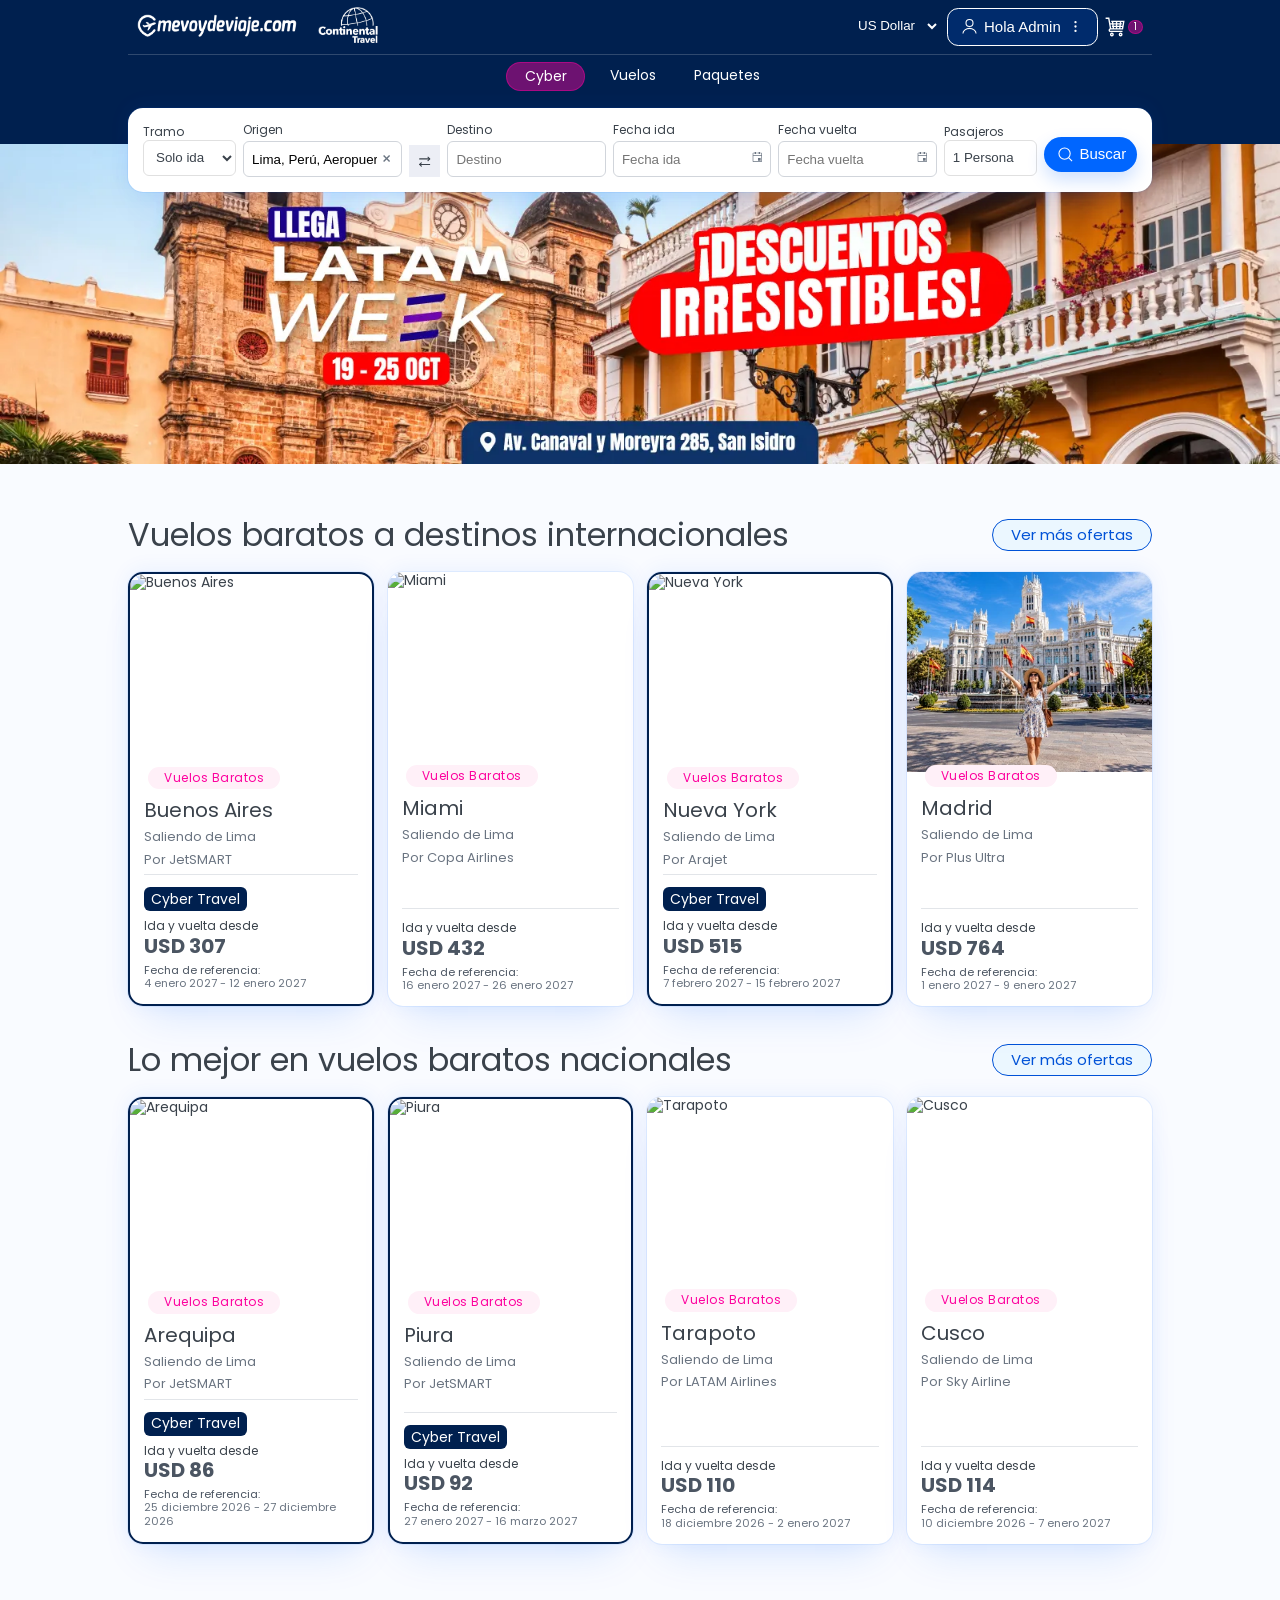
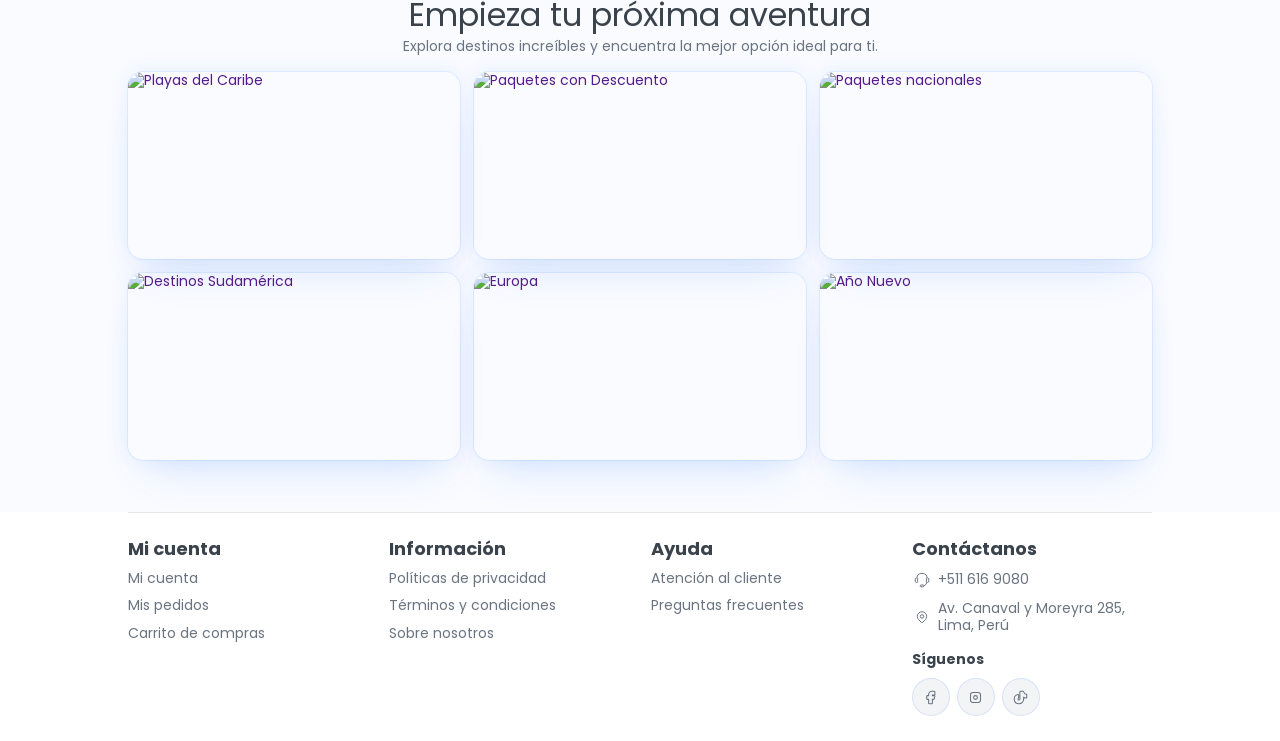
==== commit 04a1a397: "AD 28-10-26 correccion look and feel vuelos baratos" ====
--- a/index.html
+++ b/index.html
@@ -27,12 +27,12 @@
                 <!-- Tarjetas generadas por js/offers.js (precio, aerolinea y fechas "dinamicos") -->
                 <div class="offers-header flex-r jc-b ai-c gap-3">
                     <h2 class="section-title">Vuelos baratos a destinos internacionales</h2>
-                    <a href="https://www.mevoydeviaje.com.pe/vuelos-internacionales" class="offers-more btn btn-blue-outline">Ver más ofertas</a>
+                    <a href="" class="offers-more btn btn-blue-outline">Ver más ofertas</a>
                 </div>
                 <div class="item-grid grid cl-2 lg:cl-4 gap-4" data-offers="internacional"></div>
                 <div class="offers-header flex-r jc-b ai-c gap-3 mt-5">
                     <h2 class="section-title">Lo mejor en vuelos baratos nacionales</h2>
-                    <a href="https://www.mevoydeviaje.com.pe/vuelos-nacionales" class="offers-more btn btn-blue-outline">Ver más ofertas</a>
+                    <a href="" class="offers-more btn btn-blue-outline">Ver más ofertas</a>
                 </div>
                 <div class="item-grid grid cl-2 lg:cl-4 gap-4" data-offers="nacional"></div>
             </div>
@@ -45,22 +45,22 @@
                 <p class="c-scale-500">Explora destinos increíbles y encuentra la mejor opción ideal para ti.</p>
             </div>
             <div class="item-grid flex-c min-md:grid min-md:cl-3 gap-4">
-                <a href="https://www.mevoydeviaje.com/paquete-playa-caribe" class="category-card" title="Playas del Caribe">
+                <a href="" class="category-card" title="Playas del Caribe">
                     <img src="https://www.mevoydeviaje.com/images/thumbs/0000868_playas-del-caribe_350.webp" alt="Playas del Caribe" loading="lazy">
                 </a>
-                <a href="https://www.mevoydeviaje.com/descuentos" class="category-card" title="Paquetes con Descuento">
+                <a href="" class="category-card" title="Paquetes con Descuento">
                     <img src="https://www.mevoydeviaje.com/images/thumbs/0000869_paquetes-con-descuento_350.webp" alt="Paquetes con Descuento" loading="lazy">
                 </a>
-                <a href="https://www.mevoydeviaje.com/paquetes-nacionales" class="category-card" title="Paquetes nacionales">
+                <a href="" class="category-card" title="Paquetes nacionales">
                     <img src="https://www.mevoydeviaje.com/images/thumbs/0000870_paquetes-nacionales_350.webp" alt="Paquetes nacionales" loading="lazy">
                 </a>
-                <a href="https://www.mevoydeviaje.com/destinos-sudamerica" class="category-card" title="Destinos Sudamérica">
+                <a href="" class="category-card" title="Destinos Sudamérica">
                     <img src="https://www.mevoydeviaje.com/images/thumbs/0000873_destinos-sudamerica_350.webp" alt="Destinos Sudamérica" loading="lazy">
                 </a>
-                <a href="https://www.mevoydeviaje.com/europa" class="category-card" title="Europa">
+                <a href="" class="category-card" title="Europa">
                     <img src="https://www.mevoydeviaje.com/images/thumbs/0000872_europa_350.webp" alt="Europa" loading="lazy">
                 </a>
-                <a href="https://www.mevoydeviaje.com/paquetes-ano-nuevo" class="category-card" title="Año Nuevo">
+                <a href="" class="category-card" title="Año Nuevo">
                     <img src="https://www.mevoydeviaje.com/images/thumbs/0000874_ano-nuevo_350.webp" alt="Año Nuevo" loading="lazy">
                 </a>
             </div>
--- a/css/styles.css
+++ b/css/styles.css
@@ -746,6 +746,13 @@
     background: var(--red-50);
     color: var(--red);
 }
+.badge-cyber {
+    width: fit-content;
+    background: var(--primary-hover-2);
+    color: white !important;
+    font-size: 14px;
+    margin-bottom: 0.5rem;
+}
 /* Efecto de carga al cambiar de tab en .content-actions (ver script.js): mientras
    dura, oculta las tarjetas reales y deja ver solo los .filter-loading-skeleton
    insertados al principio de #results-content */
@@ -1579,8 +1586,8 @@
     bottom: -15px;
     padding: 4px 16px;
     border-radius: 12px;
-    background: #fde4f4;
-    color: #a3127a;
+    background: var(--pink-50);
+    color: var(--pink);
     font-size: 12px;
     letter-spacing: .5px;
 }
@@ -1619,6 +1626,15 @@
     font-size: 20px;
     font-weight: 500;
     color: var(--scale-700);
+}
+/* Ofertas Cyber (cyber: true en OFFERS de js/offers.js -> .is-cyber): el badge
+   "Cyber Travel" va siempre en el HTML pero solo se muestra en estas tarjetas, que
+   ademas llevan el borde del color del badge */
+.card-flight .badge-cyber { display: none; }
+.card-flight.is-cyber {
+    border: 2px solid var(--primary-hover-2);
+    /* outline-offset: -2px; */
+    .badge-cyber { display: block; }
 }
 .card-flight .content-item { flex: 1; }
 .card-flight-price { margin-top: auto; }
